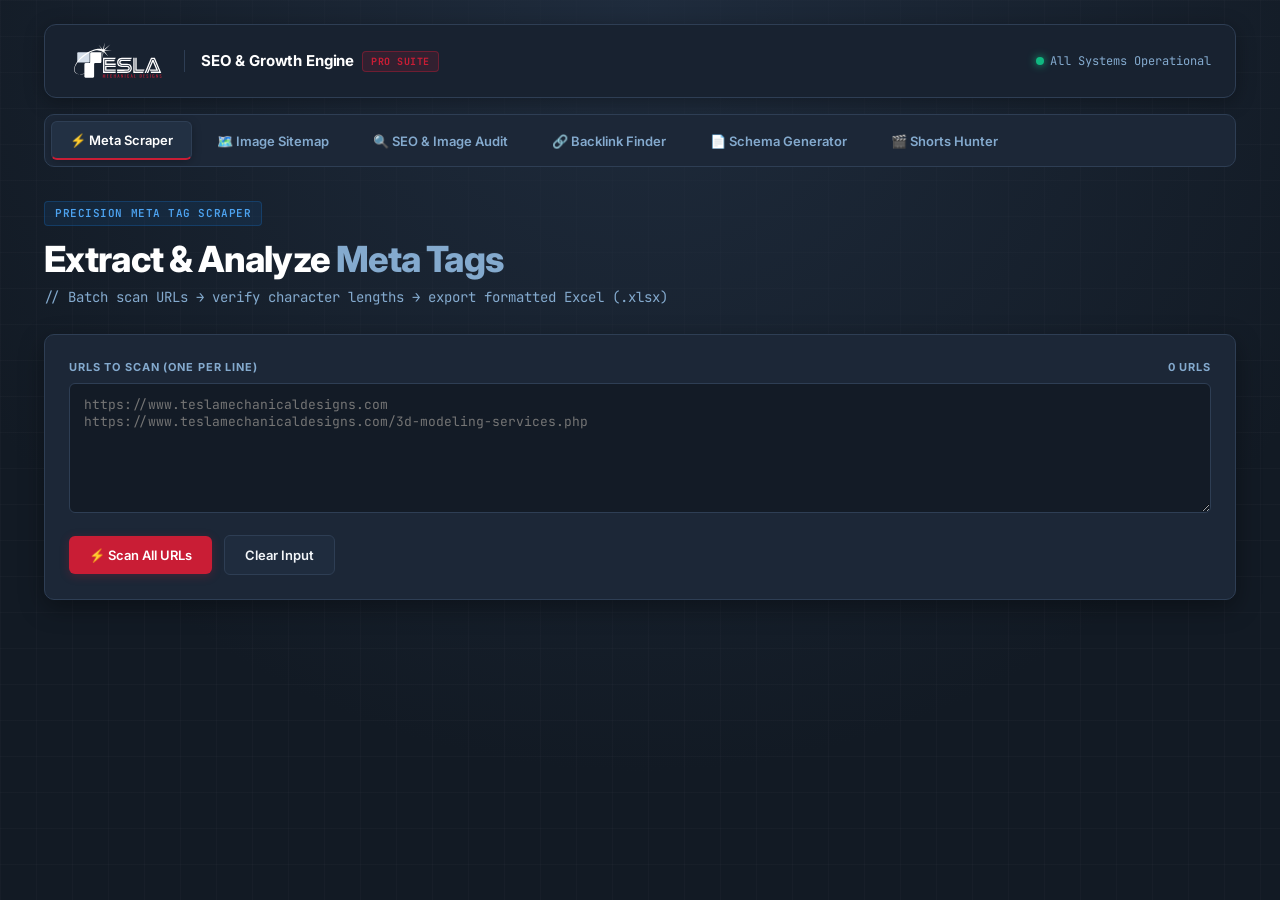
==== public/index.html @ e8cb94e1 "Add Excel audit export, anchor link SEO audit, enhanced sitemap crawler filters, and yt-dlp shorts i" ====
<!DOCTYPE html>
<html lang="en">
<head>
    <meta charset="UTF-8">
    <meta name="viewport" content="width=device-width, initial-scale=1.0">
    <title>SEO & Web Growth Suite — Tesla Mechanical Designs</title>
    <meta name="description" content="Precision engineering SEO tools suite: Meta Tag Scraper, Google Image Sitemap Generator, Deep Image & Page Auditor, Backlink Finder, Schema.org Generator, and Shorts Hunter.">
    <link rel="icon" href="data:image/svg+xml,<svg xmlns=%22http://www.w3.org/2000/svg%22 viewBox=%220 0 100 100%22><text y=%22.9em%22 font-size=%2290%22>⚡</text></svg>">
    <link rel="stylesheet" href="style.css">
</head>
<body>

    <main class="app-container">
        <!-- ======================================================== -->
        <!-- TOP BRAND HEADER (TESLA MECHANICAL DESIGNS) -->
        <!-- ======================================================== -->
        <header class="top-brand-header">
            <div class="brand-logo-lockup">
                <img src="tesla-logo.svg" alt="Tesla Mechanical Designs" class="brand-logo-img">
                <div class="brand-suite-tag">
                    <span class="brand-suite-title">SEO & Growth Engine</span>
                    <span class="brand-badge-pro">PRO SUITE</span>
                </div>
            </div>
            <div class="header-meta-actions">
                <div class="system-status">
                    <span class="system-status-dot"></span>
                    <span>All Systems Operational</span>
                </div>
            </div>
        </header>

        <!-- ======================================================== -->
        <!-- HORIZONTAL TOOL NAVIGATION TABS -->
        <!-- ======================================================== -->
        <nav class="nav-tabs-wrapper">
            <div class="nav-tabs">
                <button class="tab-btn active" data-tab="meta">⚡ Meta Scraper</button>
                <button class="tab-btn" data-tab="sitemap">🗺️ Image Sitemap</button>
                <button class="tab-btn" data-tab="audit">🔍 SEO & Image Audit</button>
                <button class="tab-btn" data-tab="backlinks">🔗 Backlink Finder</button>
                <button class="tab-btn" data-tab="schema">📄 Schema Generator</button>
                <button class="tab-btn" data-tab="shorts">🎬 Shorts Hunter</button>
            </div>
        </nav>

        <!-- ======================================================== -->
        <!-- 1. TAB: META TAG SCRAPER -->
        <!-- ======================================================== -->
        <section id="panel-meta" class="tool-panel">
            <div class="tool-header">
                <div class="badge-discipline">Precision Meta Tag Scraper</div>
                <h1>Extract & Analyze <span>Meta Tags</span></h1>
                <p class="tool-subtitle">// Batch scan URLs → verify character lengths → export formatted Excel (.xlsx)</p>
            </div>

            <div class="card">
                <div class="meta-label">
                    <span>URLs to scan (one per line)</span>
                    <span id="meta-url-count">0 URLs</span>
                </div>
                <textarea id="meta-url-input" placeholder="https://www.teslamechanicaldesigns.com&#10;https://www.teslamechanicaldesigns.com/3d-modeling-services.php"></textarea>
                
                <div class="button-group">
                    <button id="meta-scan-btn" class="btn primary">⚡ Scan All URLs</button>
                    <button id="meta-clear-btn" class="btn secondary">Clear Input</button>
                </div>
                <div id="meta-status" class="status-text hidden"></div>
            </div>

            <div id="meta-results-container" class="hidden">
                <div class="results-header">
                    <div id="meta-results-title" class="results-title">Scanned 0 Pages</div>
                    <button id="meta-export-btn" class="btn download">↓ Export Excel (.xlsx)</button>
                </div>
                <div id="meta-results-list"></div>
            </div>
        </section>

        <!-- ======================================================== -->
        <!-- 2. TAB: IMAGE SITEMAP GENERATOR -->
        <!-- ======================================================== -->
        <section id="panel-sitemap" class="tool-panel hidden">
            <div class="tool-header">
                <div class="badge-discipline">Google Image Sitemap Crawler</div>
                <h1>Generate <span>Image Sitemap</span></h1>
                <p class="tool-subtitle">// Crawl internal pages → extract WebP, images & alt text → export Google XML & CSV</p>
            </div>

            <div class="card">
                <div class="input-row">
                    <div class="input-col" style="flex: 2.5;">
                        <div class="meta-label">Starting Domain or Page URL</div>
                        <input type="text" id="sitemap-url-input" placeholder="https://www.teslamechanicaldesigns.com" />
                    </div>
                    <div class="input-col" style="flex: 1;">
                        <div class="meta-label">Max Pages</div>
                        <input type="number" id="sitemap-max-pages" min="1" max="25" value="10" />
                    </div>
                </div>

                <div class="input-row" style="margin-top: 10px; gap: 24px; align-items: center;">
                    <label style="font-size: 13px; font-family: var(--font-mono); color: var(--brand-sky); display: flex; align-items: center; gap: 8px; cursor: pointer;">
                        <input type="checkbox" id="sitemap-webp-only" style="width: auto; cursor: pointer;">
                        <span>Only include .webp format images</span>
                    </label>
                    <label style="font-size: 13px; font-family: var(--font-mono); color: var(--brand-sky); display: flex; align-items: center; gap: 8px; cursor: pointer;">
                        <input type="checkbox" id="sitemap-exclude-common" checked style="width: auto; cursor: pointer;">
                        <span>Exclude common logos/headers (>50% recurrence)</span>
                    </label>
                </div>

                <div class="button-group" style="margin-top: 16px;">
                    <button id="sitemap-crawl-btn" class="btn primary">🗺️ Start Sitemap Crawl</button>
                    <button id="sitemap-clear-btn" class="btn secondary">Clear</button>
                </div>
                <div id="sitemap-status" class="status-text hidden"></div>
            </div>

            <div id="sitemap-results-container" class="hidden">
                <div class="results-header">
                    <div id="sitemap-results-title" class="results-title">Discovered 0 images</div>
                    <div class="button-group">
                        <button id="sitemap-copy-xml-btn" class="btn secondary">Copy XML</button>
                        <button id="sitemap-download-xml-btn" class="btn download">↓ Download XML</button>
                        <button id="sitemap-download-csv-btn" class="btn download">↓ Download CSV</button>
                    </div>
                </div>

                <div class="meta-label">Google Image Sitemap (Standard XML Format)</div>
                <div id="sitemap-xml-preview" class="code-preview"></div>

                <div class="table-container" style="margin-top: 20px;">
                    <table>
                        <thead>
                            <tr>
                                <th>Page URL</th>
                                <th>Image URL</th>
                                <th>Alt Text</th>
                                <th>Title</th>
                                <th>Format</th>
                            </tr>
                        </thead>
                        <tbody id="sitemap-table-body"></tbody>
                    </table>
                </div>
            </div>
        </section>

        <!-- ======================================================== -->
        <!-- 3. TAB: DEEP SEO & IMAGE AUDITOR -->
        <!-- ======================================================== -->
        <section id="panel-audit" class="tool-panel hidden">
            <div class="tool-header">
                <div class="badge-discipline">Core Diagnostics & Performance</div>
                <h1>Perform <span>Deep SEO & Image Audit</span></h1>
                <p class="tool-subtitle">// Image alt tags, dimensions (CLS), formats, loading attributes & anchor link title validations</p>
            </div>

            <div class="card">
                <div class="meta-label">Page URL to Audit</div>
                <div class="input-row">
                    <input type="text" id="audit-url-input" placeholder="https://www.teslamechanicaldesigns.com" style="flex: 1;" />
                    <button id="audit-btn" class="btn primary">🔍 Run Diagnostics</button>
                </div>
                <div id="audit-status" class="status-text hidden"></div>
            </div>

            <div id="audit-results-container" class="hidden">
                <!-- Health Score & Metrics -->
                <div class="stat-grid">
                    <div class="stat-card">
                        <div class="stat-label">Health Score</div>
                        <div id="audit-score" class="stat-value ok">--</div>
                    </div>
                    <div class="stat-card">
                        <div class="stat-label">Total Images</div>
                        <div id="audit-total-imgs" class="stat-value">0</div>
                    </div>
                    <div class="stat-card">
                        <div class="stat-label">Missing Alt Tags</div>
                        <div id="audit-missing-alt" class="stat-value warn">0</div>
                    </div>
                    <div class="stat-card">
                        <div class="stat-label">Missing Dimensions (CLS)</div>
                        <div id="audit-missing-dims" class="stat-value bad">0</div>
                    </div>
                </div>

                <div class="card">
                    <div class="meta-label">Page Structure & Meta Validation</div>
                    <div style="font-family: var(--font-mono); font-size: 13px; line-height: 1.8;">
                        <div><strong>Title Tag:</strong> <span id="audit-title"></span> <span id="audit-title-pill"></span></div>
                        <div style="margin-top: 6px;"><strong>Meta Description:</strong> <span id="audit-desc"></span> <span id="audit-desc-pill"></span></div>
                        <div style="margin-top: 6px;"><strong>H1 Tag:</strong> <span id="audit-h1"></span></div>
                        <div style="margin-top: 6px;"><strong>Canonical:</strong> <span id="audit-canonical"></span></div>
                    </div>
                </div>

                <!-- Sub View Switcher (Image Audit vs Anchor Links Audit) -->
                <div class="results-header" style="margin-top: 24px;">
                    <div class="button-group">
                        <button id="view-images-btn" class="btn secondary" style="background:var(--brand-navy-core); border-color:var(--brand-ice-blue);">🖼️ Image Audit (<span id="audit-img-count">0</span>)</button>
                        <button id="view-anchors-btn" class="btn secondary">🔗 Anchor Links Audit (<span id="audit-link-count">0</span>)</button>
                    </div>
                    <!-- Excel Download Button -->
                    <button id="audit-export-btn" class="btn download">↓ Export Detailed Audit (.xlsx)</button>
                </div>

                <!-- 1. Table for Images -->
                <div id="audit-images-section" class="table-container">
                    <table>
                        <thead>
                            <tr>
                                <th>#</th>
                                <th>Image URL</th>
                                <th>Alt Text</th>
                                <th>Title Tag</th>
                                <th>Dimensions</th>
                                <th>Format</th>
                                <th>Loading</th>
                                <th>Status</th>
                            </tr>
                        </thead>
                        <tbody id="audit-images-table"></tbody>
                    </table>
                </div>

                <!-- 2. Table for Anchors -->
                <div id="audit-anchors-section" class="table-container hidden">
                    <table>
                        <thead>
                            <tr>
                                <th>Destination URL</th>
                                <th>Anchor Text</th>
                                <th>Title Attribute</th>
                                <th>Status</th>
                                <th>SEO Issue Details</th>
                            </tr>
                        </thead>
                        <tbody id="audit-anchors-table"></tbody>
                    </table>
                </div>
            </div>
        </section>

        <!-- ======================================================== -->
        <!-- 4. TAB: BACKLINK OPPORTUNITY FINDER -->
        <!-- ======================================================== -->
        <section id="panel-backlinks" class="tool-panel hidden">
            <div class="tool-header">
                <div class="badge-discipline">Authority & Outreach Engine</div>
                <h1>Discover <span>Backlink Opportunities</span></h1>
                <p class="tool-subtitle">// Targeted search footprint matrix & live query generators for high-intent links</p>
            </div>

            <div class="card">
                <div class="input-row">
                    <div class="input-col" style="flex: 2;">
                        <div class="meta-label">Target Industry / Keyword</div>
                        <input type="text" id="backlink-kw" placeholder="e.g. sheet metal design, mechanical engineering, CAD" />
                    </div>
                    <div class="input-col" style="flex: 1.5;">
                        <div class="meta-label">Category</div>
                        <select id="backlink-cat">
                            <option value="guest_blogs">Guest Blogs ("Write for Us")</option>
                            <option value="business_listings">Business Listings & Directories</option>
                            <option value="classifieds">Free Classifieds</option>
                            <option value="pdf_sharing">PPT / PDF Document Sharing</option>
                            <option value="communities">Engineering Forums & Communities</option>
                        </select>
                    </div>
                    <div class="input-col" style="flex: 1;">
                        <div class="meta-label">Country Filter</div>
                        <select id="backlink-country">
                            <option value="">Global (No Filter)</option>
                            <option value="USA">USA</option>
                            <option value="UK">UK</option>
                            <option value="India">India</option>
                            <option value="Canada">Canada</option>
                            <option value="Australia">Australia</option>
                        </select>
                    </div>
                </div>

                <div class="button-group">
                    <button id="backlink-btn" class="btn primary">🔗 Generate Footprints</button>
                    <button id="backlink-clear-btn" class="btn secondary">Clear</button>
                </div>
                <div id="backlink-status" class="status-text hidden"></div>
            </div>

            <div id="backlink-results-container" class="hidden">
                <div class="results-header">
                    <div class="results-title">Generated Search Footprints (Click to Query)</div>
                </div>
                <div id="backlink-footprints-list"></div>

                <div class="results-header" style="margin-top: 24px;">
                    <div class="results-title">Live Discovered Candidates</div>
                </div>
                <div id="backlink-live-list"></div>
            </div>
        </section>

        <!-- ======================================================== -->
        <!-- 5. TAB: SCHEMA & JSON-LD GENERATOR -->
        <!-- ======================================================== -->
        <section id="panel-schema" class="tool-panel hidden">
            <div class="tool-header">
                <div class="badge-discipline">Structured Data & SERP Rich Snippets</div>
                <h1>Generate <span>Schema.org JSON-LD</span></h1>
                <p class="tool-subtitle">// Create validated Article and WebPage structured markup for enhanced Google SERP visibility</p>
            </div>

            <div class="card">
                <div class="input-row">
                    <div class="input-col" style="flex: 1;">
                        <div class="meta-label">Schema Type</div>
                        <select id="schema-type">
                            <option value="Article">Article / Technical Publication</option>
                            <option value="WebPage">Standard WebPage</option>
                        </select>
                    </div>
                    <div class="input-col" style="flex: 2;">
                        <div class="meta-label">Headline / Title</div>
                        <input type="text" id="schema-headline" placeholder="e.g. Precision Sheet Metal Fabrication and Bend Tolerances" />
                    </div>
                </div>

                <div class="meta-label">Excerpt / Summary Description</div>
                <textarea id="schema-desc" style="height: 80px;" placeholder="Comprehensive engineering overview of tolerance considerations in sheet metal manufacturing..."></textarea>

                <div class="input-row">
                    <div class="input-col">
                        <div class="meta-label">Author Name</div>
                        <input type="text" id="schema-author" placeholder="Tesla Mechanical Designs" />
                    </div>
                    <div class="input-col">
                        <div class="meta-label">Page Canonical URL</div>
                        <input type="text" id="schema-page-url" placeholder="https://www.teslamechanicaldesigns.com/services.php" />
                    </div>
                    <div class="input-col">
                        <div class="meta-label">Feature Image URL</div>
                        <input type="text" id="schema-image-url" placeholder="https://www.teslamechanicaldesigns.com/images/hero.webp" />
                    </div>
                </div>

                <div class="button-group">
                    <button id="schema-gen-btn" class="btn primary">📄 Generate JSON-LD Code</button>
                    <button id="schema-clear-btn" class="btn secondary">Reset Form</button>
                </div>
            </div>

            <div id="schema-results-container" class="hidden">
                <div class="results-header">
                    <div class="results-title">Validated Google JSON-LD Code</div>
                    <button id="schema-copy-btn" class="btn download">Copy Code to Clipboard</button>
                </div>
                <div id="schema-code-preview" class="code-preview"></div>
            </div>
        </section>

        <!-- ======================================================== -->
        <!-- 6. TAB: YOUTUBE SHORTS HUNTER -->
        <!-- ======================================================== -->
        <section id="panel-shorts" class="tool-panel hidden">
            <div class="tool-header">
                <div class="badge-discipline">Viral Content Intelligence</div>
                <h1>Find <span>Trending Shorts</span></h1>
                <p class="tool-subtitle">// Discover high-performing competitor videos, view metrics, and topics in your sector</p>
            </div>

            <div class="card">
                <div class="input-row">
                    <div class="input-col" style="flex: 3;">
                        <div class="meta-label">Topic or Engineering Sector</div>
                        <input type="text" id="shorts-query" placeholder="e.g. Mechanical engineering product design, CNC manufacturing" />
                    </div>
                    <div class="input-col" style="flex: 1;">
                        <div class="meta-label">Max Results</div>
                        <input type="number" id="shorts-max" value="10" min="5" max="20" />
                    </div>
                </div>

                <div class="button-group">
                    <button id="shorts-btn" class="btn primary">🎬 Hunt Shorts</button>
                    <button id="shorts-clear-btn" class="btn secondary">Clear</button>
                </div>
                <div id="shorts-status" class="status-text hidden"></div>
            </div>

            <div id="shorts-results-container" class="hidden">
                <div class="results-header">
                    <div id="shorts-results-title" class="results-title">Discovered 0 Shorts</div>
                    <button id="shorts-export-csv-btn" class="btn download">↓ Export CSV</button>
                </div>

                <div class="table-container">
                    <table>
                        <thead>
                            <tr>
                                <th>#</th>
                                <th>Title</th>
                                <th>Channel</th>
                                <th>Views</th>
                                <th>Duration</th>
                                <th>Action</th>
                            </tr>
                        </thead>
                        <tbody id="shorts-table-body"></tbody>
                    </table>
                </div>
            </div>
        </section>

    </main>

    <script src="app.js" defer></script>
</body>
</html>
---- public/style.css ----
@import url('https://fonts.googleapis.com/css2?family=Inter:wght@400;500;600;700;800;900&family=JetBrains+Mono:wght@400;500&display=swap');

/* ========================================================
   TESLA MECHANICAL DESIGNS — BRAND DESIGN SYSTEM
   Colors sampled directly from Official Brand Kit:
   - Graphite Navy (Core): #223043
   - Signal Red (Core):    #C91D35
   - Ice Blue (Tint):      #D6E0EB
   - Mist (Support):       #F3F6F9
   - Paper White:          #FFFFFF
   - Cobalt (Extended):    #155FA6
   - Sky (Extended):       #84AACE
   ======================================================== */

:root {
    --brand-navy-deep: #121a24;
    --brand-navy-main: #182230;
    --brand-navy-core: #223043;
    --brand-navy-card: #1c2737;
    --brand-navy-input: #131b26;
    --brand-navy-border: #2e3e54;
    --brand-navy-border-focus: #155FA6;

    --brand-red-core: #C91D35;
    --brand-red-hover: #e0243e;
    --brand-red-glow: rgba(201, 29, 53, 0.25);

    --brand-cobalt: #155FA6;
    --brand-cobalt-hover: #1c73c5;
    --brand-sky: #84AACE;
    --brand-ice-blue: #D6E0EB;
    --brand-mist: #F3F6F9;
    --brand-white: #FFFFFF;

    --status-ok: #10b981;
    --status-ok-bg: rgba(16, 185, 129, 0.12);
    --status-warn: #f59e0b;
    --status-warn-bg: rgba(245, 158, 11, 0.12);
    --status-bad: #C91D35;
    --status-bad-bg: rgba(201, 29, 53, 0.12);

    --font-sans: 'Inter', -apple-system, BlinkMacSystemFont, 'Segoe UI', Roboto, sans-serif;
    --font-mono: 'JetBrains Mono', 'DM Mono', monospace;
}

* {
    box-sizing: border-box;
    margin: 0;
    padding: 0;
}

body {
    font-family: var(--font-sans);
    background-color: var(--brand-navy-deep);
    color: var(--brand-mist);
    background-image:
        radial-gradient(circle at 50% 0%, rgba(34, 48, 67, 0.8) 0%, transparent 70%),
        linear-gradient(rgba(214, 224, 235, 0.025) 1px, transparent 1px),
        linear-gradient(90deg, rgba(214, 224, 235, 0.025) 1px, transparent 1px);
    background-size: 100% 100%, 36px 36px, 36px 36px;
    min-height: 100vh;
    padding: 0;
    line-height: 1.5;
    -webkit-font-smoothing: antialiased;
}

/* Master Container */
.app-container {
    max-width: 1240px;
    margin: 0 auto;
    padding: 24px 24px 80px 24px;
}

/* ========================================================
   TOP BRAND HEADER
   ======================================================== */
.top-brand-header {
    display: flex;
    justify-content: space-between;
    align-items: center;
    padding: 16px 24px;
    background: var(--brand-navy-main);
    border: 1px solid var(--brand-navy-border);
    border-radius: 12px;
    margin-bottom: 16px;
    box-shadow: 0 4px 20px rgba(0, 0, 0, 0.3);
}

.brand-logo-lockup {
    display: flex;
    align-items: center;
    gap: 16px;
    text-decoration: none;
}

.brand-logo-img {
    height: 40px;
    width: auto;
    display: block;
}

.brand-suite-tag {
    display: flex;
    align-items: center;
    gap: 8px;
    border-left: 1px solid var(--brand-navy-border);
    padding-left: 16px;
}

.brand-suite-title {
    font-weight: 700;
    font-size: 15px;
    color: var(--brand-white);
    letter-spacing: -0.01em;
}

.brand-badge-pro {
    background: rgba(201, 29, 53, 0.15);
    border: 1px solid rgba(201, 29, 53, 0.4);
    color: var(--brand-red-core);
    padding: 2px 8px;
    font-size: 10px;
    font-weight: 700;
    border-radius: 4px;
    letter-spacing: 0.05em;
    font-family: var(--font-mono);
}

.header-meta-actions {
    display: flex;
    align-items: center;
    gap: 14px;
}

.system-status {
    display: flex;
    align-items: center;
    gap: 6px;
    font-size: 12px;
    font-family: var(--font-mono);
    color: var(--brand-sky);
}

.system-status-dot {
    width: 8px;
    height: 8px;
    background: var(--status-ok);
    border-radius: 50%;
    box-shadow: 0 0 8px var(--status-ok);
}

/* ========================================================
   NAVIGATION TABS BAR
   ======================================================== */
.nav-tabs-wrapper {
    background: var(--brand-navy-card);
    border: 1px solid var(--brand-navy-border);
    border-radius: 10px;
    padding: 6px;
    margin-bottom: 32px;
    overflow-x: auto;
    scrollbar-width: thin;
}

.nav-tabs-wrapper::-webkit-scrollbar {
    height: 4px;
}
.nav-tabs-wrapper::-webkit-scrollbar-thumb {
    background: var(--brand-navy-border);
    border-radius: 2px;
}

.nav-tabs {
    display: flex;
    gap: 6px;
    min-width: max-content;
}

.tab-btn {
    background: transparent;
    color: var(--brand-sky);
    border: 1px solid transparent;
    padding: 10px 18px;
    border-radius: 6px;
    font-family: var(--font-sans);
    font-size: 13px;
    font-weight: 600;
    cursor: pointer;
    white-space: nowrap;
    transition: all 0.2s cubic-bezier(0.16, 1, 0.3, 1);
    display: flex;
    align-items: center;
    gap: 8px;
}

.tab-btn:hover {
    color: var(--brand-white);
    background: rgba(214, 224, 235, 0.06);
}

.tab-btn.active {
    color: var(--brand-white);
    background: var(--brand-navy-core);
    border-color: var(--brand-navy-border);
    border-bottom: 2px solid var(--brand-red-core);
    box-shadow: 0 2px 10px rgba(0, 0, 0, 0.25);
}

/* ========================================================
   HERO & TOOL HEADER
   ======================================================== */
.tool-header {
    margin-bottom: 26px;
}

.badge-discipline {
    display: inline-flex;
    align-items: center;
    gap: 6px;
    background: rgba(21, 95, 166, 0.15);
    border: 1px solid rgba(21, 95, 166, 0.4);
    border-radius: 4px;
    padding: 3px 10px;
    font-family: var(--font-mono);
    font-size: 11px;
    font-weight: 600;
    color: #4da3f0;
    letter-spacing: 0.05em;
    text-transform: uppercase;
    margin-bottom: 12px;
}

h1 {
    font-size: clamp(26px, 3.5vw, 36px);
    font-weight: 800;
    line-height: 1.2;
    letter-spacing: -0.025em;
    color: var(--brand-white);
    margin: 0;
}

h1 span {
    color: var(--brand-sky);
    font-weight: 800;
}

.tool-subtitle {
    color: var(--brand-sky);
    font-size: 14px;
    margin-top: 6px;
    font-family: var(--font-mono);
    font-weight: 400;
}

/* ========================================================
   CARDS & FORMS (ENGINEERING PRECISION)
   ======================================================== */
.card {
    background: var(--brand-navy-card);
    border: 1px solid var(--brand-navy-border);
    border-radius: 10px;
    padding: 24px;
    margin-bottom: 24px;
    box-shadow: 0 8px 24px rgba(0, 0, 0, 0.35);
}

.meta-label {
    font-size: 11px;
    font-weight: 700;
    letter-spacing: 0.08em;
    text-transform: uppercase;
    color: var(--brand-sky);
    margin-bottom: 8px;
    display: flex;
    justify-content: space-between;
}

.input-row {
    display: flex;
    gap: 14px;
    margin-bottom: 16px;
    flex-wrap: wrap;
}

.input-col {
    flex: 1;
    min-width: 220px;
}

input[type="text"],
input[type="number"],
input[type="date"],
select,
textarea {
    width: 100%;
    background: var(--brand-navy-input);
    border: 1px solid var(--brand-navy-border);
    color: var(--brand-mist);
    font-family: var(--font-mono);
    font-size: 13px;
    border-radius: 6px;
    padding: 12px 14px;
    outline: none;
    transition: all 0.2s;
}

input:focus,
select:focus,
textarea:focus {
    border-color: var(--brand-cobalt);
    box-shadow: 0 0 0 1px var(--brand-cobalt);
    background: #101720;
}

textarea {
    height: 130px;
    resize: vertical;
    margin-bottom: 16px;
}

/* ========================================================
   BUTTONS (SIGNAL RED & COBALT)
   ======================================================== */
.button-group {
    display: flex;
    gap: 12px;
    align-items: center;
    flex-wrap: wrap;
}

.btn {
    border: none;
    border-radius: 6px;
    padding: 11px 20px;
    font-family: var(--font-sans);
    font-size: 13px;
    font-weight: 600;
    cursor: pointer;
    transition: all 0.2s cubic-bezier(0.16, 1, 0.3, 1);
    display: inline-flex;
    align-items: center;
    justify-content: center;
    gap: 8px;
    text-decoration: none;
}

/* Primary Signal Red */
.btn.primary {
    background: var(--brand-red-core);
    color: var(--brand-white);
    box-shadow: 0 2px 10px var(--brand-red-glow);
}

.btn.primary:hover:not(:disabled) {
    background: var(--brand-red-hover);
    transform: translateY(-1px);
    box-shadow: 0 4px 14px rgba(201, 29, 53, 0.45);
}

/* Secondary Navy Outline */
.btn.secondary {
    background: rgba(34, 48, 67, 0.6);
    color: var(--brand-mist);
    border: 1px solid var(--brand-navy-border);
}

.btn.secondary:hover {
    color: var(--brand-white);
    background: var(--brand-navy-core);
    border-color: var(--brand-ice-blue);
}

/* Cobalt Download / Action */
.btn.download {
    background: var(--brand-cobalt);
    color: var(--brand-white);
    box-shadow: 0 2px 10px rgba(21, 95, 166, 0.3);
}

.btn.download:hover {
    background: var(--brand-cobalt-hover);
}

.btn:disabled {
    opacity: 0.5;
    cursor: not-allowed;
    transform: none !important;
}

/* Status Loading */
.status-text {
    margin-top: 14px;
    font-family: var(--font-mono);
    font-size: 12px;
    color: var(--brand-sky);
    display: flex;
    align-items: center;
    gap: 10px;
}

.spinner {
    width: 15px;
    height: 15px;
    border: 2px solid var(--brand-navy-border);
    border-top-color: var(--brand-red-core);
    border-radius: 50%;
    animation: spin 0.8s linear infinite;
    display: inline-block;
}

@keyframes spin {
    to { transform: rotate(360deg); }
}

/* ========================================================
   RESULTS & STATS
   ======================================================== */
.results-header {
    display: flex;
    justify-content: space-between;
    align-items: center;
    margin-bottom: 16px;
    flex-wrap: wrap;
    gap: 12px;
}

.results-title {
    font-size: 17px;
    font-weight: 700;
    color: var(--brand-white);
}

/* Stat Metrics Grid */
.stat-grid {
    display: grid;
    grid-template-columns: repeat(auto-fit, minmax(180px, 1fr));
    gap: 14px;
    margin-bottom: 22px;
}

.stat-card {
    background: var(--brand-navy-card);
    border: 1px solid var(--brand-navy-border);
    border-radius: 8px;
    padding: 16px;
}

.stat-label {
    font-family: var(--font-mono);
    font-size: 11px;
    color: var(--brand-sky);
    text-transform: uppercase;
    font-weight: 600;
}

.stat-value {
    font-size: 26px;
    font-weight: 800;
    margin-top: 4px;
    color: var(--brand-white);
    font-family: var(--font-mono);
}

.stat-value.ok { color: var(--status-ok); }
.stat-value.warn { color: var(--status-warn); }
.stat-value.bad { color: var(--brand-red-core); }

/* Result Item Cards */
.result-card {
    background: var(--brand-navy-card);
    border: 1px solid var(--brand-navy-border);
    border-radius: 8px;
    padding: 18px;
    margin-bottom: 14px;
    font-size: 13px;
    transition: all 0.2s;
}

.result-card:hover {
    border-color: var(--brand-sky);
    box-shadow: 0 4px 16px rgba(0, 0, 0, 0.25);
}

.result-url {
    font-family: var(--font-mono);
    font-size: 12px;
    color: #4da3f0;
    margin-bottom: 10px;
    word-break: break-all;
    display: block;
    text-decoration: none;
    font-weight: 500;
}

.result-url:hover {
    text-decoration: underline;
}

.result-field {
    margin-bottom: 10px;
}

.field-label {
    font-family: var(--font-mono);
    font-size: 11px;
    color: var(--brand-sky);
    text-transform: uppercase;
    margin-bottom: 3px;
    font-weight: 600;
}

.field-content {
    color: var(--brand-mist);
    line-height: 1.5;
}

/* Status Badges & Pills */
.pill {
    display: inline-block;
    padding: 2px 8px;
    border-radius: 4px;
    font-family: var(--font-mono);
    font-size: 11px;
    font-weight: 600;
    margin-left: 6px;
    vertical-align: middle;
}

.pill-ok {
    background: var(--status-ok-bg);
    color: var(--status-ok);
    border: 1px solid rgba(16, 185, 129, 0.3);
}

.pill-warn {
    background: var(--status-warn-bg);
    color: var(--status-warn);
    border: 1px solid rgba(245, 158, 11, 0.3);
}

.pill-bad {
    background: var(--status-bad-bg);
    color: var(--brand-red-core);
    border: 1px solid rgba(201, 29, 53, 0.3);
}

/* Code Preview Box */
.code-preview {
    background: var(--brand-navy-deep);
    border: 1px solid var(--brand-navy-border);
    border-radius: 8px;
    padding: 18px;
    font-family: var(--font-mono);
    font-size: 12px;
    color: var(--brand-ice-blue);
    overflow-x: auto;
    max-height: 380px;
    white-space: pre;
    line-height: 1.6;
}

/* Data Tables */
.table-container {
    overflow-x: auto;
    border: 1px solid var(--brand-navy-border);
    border-radius: 8px;
    margin-top: 14px;
    background: var(--brand-navy-card);
}

table {
    width: 100%;
    border-collapse: collapse;
    font-size: 12px;
    font-family: var(--font-mono);
}

th {
    background: var(--brand-navy-main);
    color: var(--brand-white);
    text-align: left;
    padding: 12px 16px;
    font-weight: 700;
    border-bottom: 2px solid var(--brand-navy-border);
    white-space: nowrap;
    text-transform: uppercase;
    font-size: 11px;
    letter-spacing: 0.05em;
}

td {
    padding: 12px 16px;
    border-bottom: 1px solid var(--brand-navy-border);
    color: var(--brand-mist);
    max-width: 320px;
    overflow: hidden;
    text-overflow: ellipsis;
    white-space: nowrap;
}

tr:nth-child(even) td {
    background: rgba(18, 26, 36, 0.4);
}

tr:hover td {
    background: rgba(21, 95, 166, 0.12);
}

/* Utility */
.hidden {
    display: none !important;
}

/* Responsive adjustments */
@media (max-width: 860px) {
    .top-brand-header {
        flex-direction: column;
        align-items: flex-start;
        gap: 14px;
    }
    .header-meta-actions {
        width: 100%;
        justify-content: space-between;
    }
}
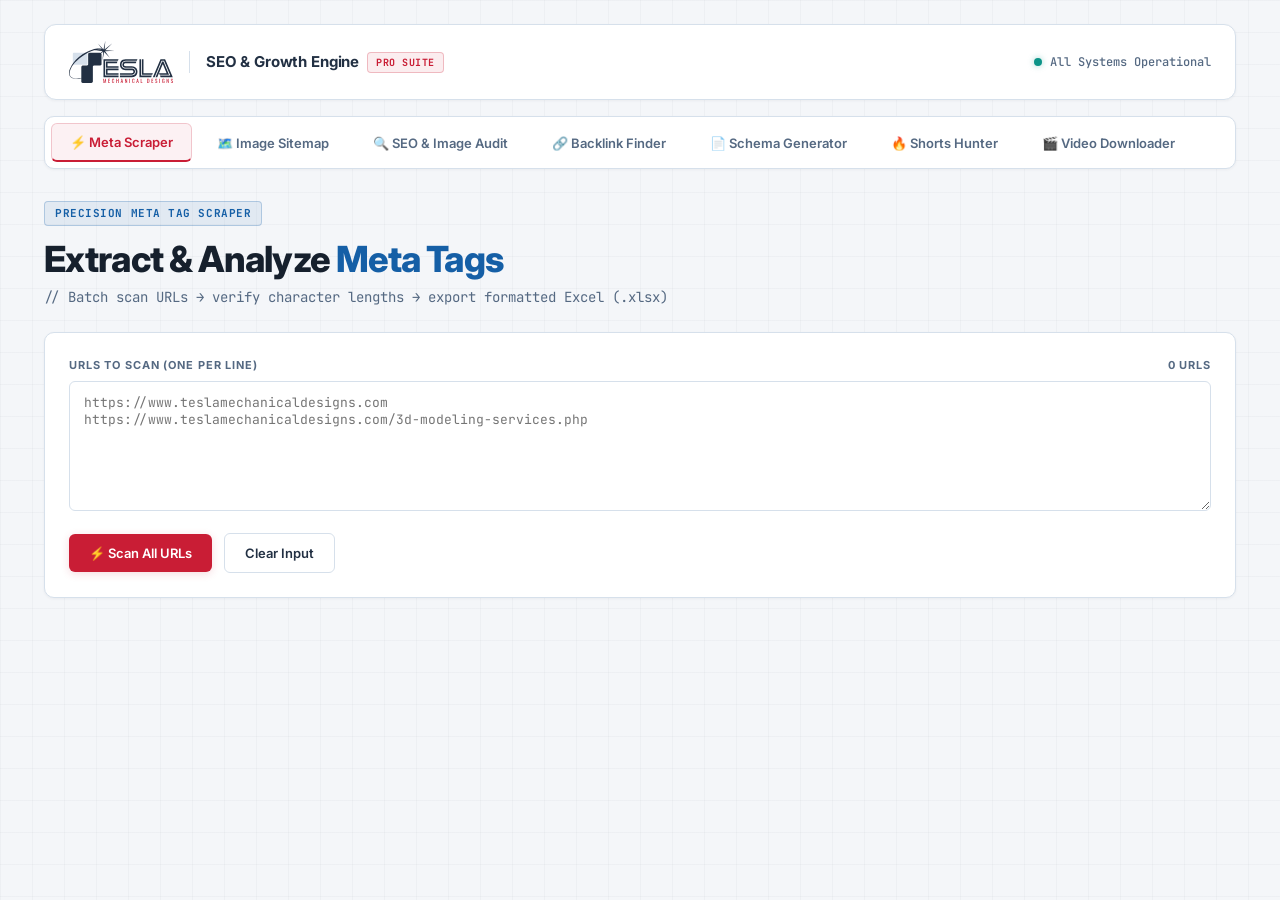
==== commit 5590483a: "Switch to clean white theme with Paper White/Mist background, dark Tesla logo, and add Universal Vid" ====
--- a/public/index.html
+++ b/public/index.html
@@ -4,7 +4,7 @@
     <meta charset="UTF-8">
     <meta name="viewport" content="width=device-width, initial-scale=1.0">
     <title>SEO & Web Growth Suite — Tesla Mechanical Designs</title>
-    <meta name="description" content="Precision engineering SEO tools suite: Meta Tag Scraper, Google Image Sitemap Generator, Deep Image & Page Auditor, Backlink Finder, Schema.org Generator, and Shorts Hunter.">
+    <meta name="description" content="Precision engineering SEO tools suite: Meta Tag Scraper, Google Image Sitemap Generator, Deep Image & Page Auditor, Backlink Finder, Schema.org Generator, Shorts Hunter, and Universal Video Downloader.">
     <link rel="icon" href="data:image/svg+xml,<svg xmlns=%22http://www.w3.org/2000/svg%22 viewBox=%220 0 100 100%22><text y=%22.9em%22 font-size=%2290%22>⚡</text></svg>">
     <link rel="stylesheet" href="style.css">
 </head>
@@ -12,7 +12,7 @@
 
     <main class="app-container">
         <!-- ======================================================== -->
-        <!-- TOP BRAND HEADER (TESLA MECHANICAL DESIGNS) -->
+        <!-- TOP BRAND HEADER (CLEAN WHITE ON GRAPHITE NAVY) -->
         <!-- ======================================================== -->
         <header class="top-brand-header">
             <div class="brand-logo-lockup">
@@ -40,7 +40,8 @@
                 <button class="tab-btn" data-tab="audit">🔍 SEO & Image Audit</button>
                 <button class="tab-btn" data-tab="backlinks">🔗 Backlink Finder</button>
                 <button class="tab-btn" data-tab="schema">📄 Schema Generator</button>
-                <button class="tab-btn" data-tab="shorts">🎬 Shorts Hunter</button>
+                <button class="tab-btn" data-tab="shorts">🔥 Shorts Hunter</button>
+                <button class="tab-btn" data-tab="video">🎬 Video Downloader</button>
             </div>
         </nav>
 
@@ -100,11 +101,11 @@
                 </div>
 
                 <div class="input-row" style="margin-top: 10px; gap: 24px; align-items: center;">
-                    <label style="font-size: 13px; font-family: var(--font-mono); color: var(--brand-sky); display: flex; align-items: center; gap: 8px; cursor: pointer;">
+                    <label style="font-size: 13px; font-family: var(--font-mono); color: var(--text-navy); display: flex; align-items: center; gap: 8px; cursor: pointer;">
                         <input type="checkbox" id="sitemap-webp-only" style="width: auto; cursor: pointer;">
                         <span>Only include .webp format images</span>
                     </label>
-                    <label style="font-size: 13px; font-family: var(--font-mono); color: var(--brand-sky); display: flex; align-items: center; gap: 8px; cursor: pointer;">
+                    <label style="font-size: 13px; font-family: var(--font-mono); color: var(--text-navy); display: flex; align-items: center; gap: 8px; cursor: pointer;">
                         <input type="checkbox" id="sitemap-exclude-common" checked style="width: auto; cursor: pointer;">
                         <span>Exclude common logos/headers (>50% recurrence)</span>
                     </label>
@@ -200,7 +201,7 @@
                 <!-- Sub View Switcher (Image Audit vs Anchor Links Audit) -->
                 <div class="results-header" style="margin-top: 24px;">
                     <div class="button-group">
-                        <button id="view-images-btn" class="btn secondary" style="background:var(--brand-navy-core); border-color:var(--brand-ice-blue);">🖼️ Image Audit (<span id="audit-img-count">0</span>)</button>
+                        <button id="view-images-btn" class="btn secondary" style="background:var(--bg-subtle); border-color:var(--brand-cobalt); color:var(--brand-cobalt); font-weight:700;">🖼️ Image Audit (<span id="audit-img-count">0</span>)</button>
                         <button id="view-anchors-btn" class="btn secondary">🔗 Anchor Links Audit (<span id="audit-link-count">0</span>)</button>
                     </div>
                     <!-- Excel Download Button -->
@@ -384,7 +385,7 @@
                 </div>
 
                 <div class="button-group">
-                    <button id="shorts-btn" class="btn primary">🎬 Hunt Shorts</button>
+                    <button id="shorts-btn" class="btn primary">🔥 Hunt Shorts</button>
                     <button id="shorts-clear-btn" class="btn secondary">Clear</button>
                 </div>
                 <div id="shorts-status" class="status-text hidden"></div>
@@ -414,6 +415,45 @@
             </div>
         </section>
 
+        <!-- ======================================================== -->
+        <!-- 7. TAB: UNIVERSAL VIDEO DOWNLOADER (FROM UNIVERSAL_DOWNLOADER.PY) -->
+        <!-- ======================================================== -->
+        <section id="panel-video" class="tool-panel hidden">
+            <div class="tool-header">
+                <div class="badge-discipline">Universal Media Engine</div>
+                <h1>Universal <span>Video Downloader</span></h1>
+                <p class="tool-subtitle">// Download & inspect videos from YouTube, Instagram Reels, TikTok, Twitter/X, and 1000+ sites</p>
+            </div>
+
+            <div class="card">
+                <div class="meta-label">Video or Reel URL</div>
+                <div class="input-row">
+                    <input type="text" id="video-url-input" placeholder="https://www.youtube.com/watch?v=... or https://www.instagram.com/reel/..." style="flex: 1;" />
+                    <button id="video-fetch-btn" class="btn primary">🎬 Fetch Video Info</button>
+                </div>
+                <div id="video-status" class="status-text hidden"></div>
+            </div>
+
+            <div id="video-results-container" class="hidden">
+                <div class="video-preview-card">
+                    <img id="video-thumb-img" src="" alt="Thumbnail" class="video-thumb">
+                    <div class="video-meta-col">
+                        <h2 id="video-title" style="font-size: 18px; font-weight: 700; color: var(--text-navy-deep); margin-bottom: 8px;"></h2>
+                        <div style="font-family: var(--font-mono); font-size: 13px; color: var(--text-muted); line-height: 1.8;">
+                            <div><strong>Creator / Channel:</strong> <span id="video-channel"></span></div>
+                            <div><strong>Duration:</strong> <span id="video-duration"></span></div>
+                            <div><strong>Source:</strong> <a id="video-source-link" href="" target="_blank" style="color: var(--brand-cobalt);">Open Original ↗</a></div>
+                        </div>
+
+                        <div style="margin-top: 16px;">
+                            <div class="meta-label">Available Stream Formats</div>
+                            <div id="video-formats-list" class="button-group" style="margin-top: 6px;"></div>
+                        </div>
+                    </div>
+                </div>
+            </div>
+        </section>
+
     </main>
 
     <script src="app.js" defer></script>
--- a/public/style.css
+++ b/public/style.css
@@ -1,46 +1,52 @@
-@import url('https://fonts.googleapis.com/css2?family=Inter:wght@400;500;600;700;800;900&family=JetBrains+Mono:wght@400;500&display=swap');
+@import url('https://fonts.googleapis.com/css2?family=Inter:wght@400;500;600;700;800;900&family=JetBrains+Mono:wght@400;500;600&display=swap');
 
 /* ========================================================
-   TESLA MECHANICAL DESIGNS — BRAND DESIGN SYSTEM
+   TESLA MECHANICAL DESIGNS — LIGHT BRAND SYSTEM
    Colors sampled directly from Official Brand Kit:
-   - Graphite Navy (Core): #223043
-   - Signal Red (Core):    #C91D35
-   - Ice Blue (Tint):      #D6E0EB
-   - Mist (Support):       #F3F6F9
-   - Paper White:          #FFFFFF
-   - Cobalt (Extended):    #155FA6
-   - Sky (Extended):       #84AACE
+   - Primary Surface: Paper White #FFFFFF & Mist #F3F6F9
+   - Text & Headings: Graphite Navy (Core) #223043
+   - Accent Primary:  Signal Red (Core) #C91D35
+   - Accent Extended: Cobalt #155FA6
+   - Tint & Borders:  Ice Blue #D6E0EB & Slate #E2E8F0
+   - Sky Support:     #84AACE
    ======================================================== */
 
 :root {
-    --brand-navy-deep: #121a24;
-    --brand-navy-main: #182230;
-    --brand-navy-core: #223043;
-    --brand-navy-card: #1c2737;
-    --brand-navy-input: #131b26;
-    --brand-navy-border: #2e3e54;
-    --brand-navy-border-focus: #155FA6;
-
-    --brand-red-core: #C91D35;
-    --brand-red-hover: #e0243e;
-    --brand-red-glow: rgba(201, 29, 53, 0.25);
+    --bg-ground: #F4F6F9;
+    --bg-white: #FFFFFF;
+    --bg-subtle: #F8FAFC;
+    --bg-input: #FFFFFF;
+
+    --border-color: #D6E0EB;
+    --border-light: #E2E8F0;
+    --border-focus: #155FA6;
+
+    --text-navy: #223043;
+    --text-navy-deep: #16202D;
+    --text-muted: #556982;
+    --text-dim: #7C8BA1;
+
+    --brand-red: #C91D35;
+    --brand-red-hover: #B0172D;
+    --brand-red-glow: rgba(201, 29, 53, 0.16);
 
     --brand-cobalt: #155FA6;
-    --brand-cobalt-hover: #1c73c5;
-    --brand-sky: #84AACE;
-    --brand-ice-blue: #D6E0EB;
-    --brand-mist: #F3F6F9;
-    --brand-white: #FFFFFF;
-
-    --status-ok: #10b981;
-    --status-ok-bg: rgba(16, 185, 129, 0.12);
-    --status-warn: #f59e0b;
-    --status-warn-bg: rgba(245, 158, 11, 0.12);
+    --brand-cobalt-hover: #104c86;
+    --brand-cobalt-light: rgba(21, 95, 166, 0.08);
+
+    --status-ok: #0D9488;
+    --status-ok-bg: #E6F8F5;
+    --status-warn: #D97706;
+    --status-warn-bg: #FEF3C7;
     --status-bad: #C91D35;
-    --status-bad-bg: rgba(201, 29, 53, 0.12);
+    --status-bad-bg: #FEE2E2;
 
     --font-sans: 'Inter', -apple-system, BlinkMacSystemFont, 'Segoe UI', Roboto, sans-serif;
     --font-mono: 'JetBrains Mono', 'DM Mono', monospace;
+
+    --shadow-sm: 0 1px 3px rgba(34, 48, 67, 0.05);
+    --shadow-md: 0 4px 14px rgba(34, 48, 67, 0.07);
+    --shadow-lg: 0 10px 28px rgba(34, 48, 67, 0.09);
 }
 
 * {
@@ -51,13 +57,12 @@
 
 body {
     font-family: var(--font-sans);
-    background-color: var(--brand-navy-deep);
-    color: var(--brand-mist);
+    background-color: var(--bg-ground);
+    color: var(--text-navy);
     background-image:
-        radial-gradient(circle at 50% 0%, rgba(34, 48, 67, 0.8) 0%, transparent 70%),
-        linear-gradient(rgba(214, 224, 235, 0.025) 1px, transparent 1px),
-        linear-gradient(90deg, rgba(214, 224, 235, 0.025) 1px, transparent 1px);
-    background-size: 100% 100%, 36px 36px, 36px 36px;
+        linear-gradient(rgba(34, 48, 67, 0.03) 1px, transparent 1px),
+        linear-gradient(90deg, rgba(34, 48, 67, 0.03) 1px, transparent 1px);
+    background-size: 32px 32px;
     min-height: 100vh;
     padding: 0;
     line-height: 1.5;
@@ -72,18 +77,18 @@
 }
 
 /* ========================================================
-   TOP BRAND HEADER
+   TOP BRAND HEADER (CLEAN WHITE)
    ======================================================== */
 .top-brand-header {
     display: flex;
     justify-content: space-between;
     align-items: center;
     padding: 16px 24px;
-    background: var(--brand-navy-main);
-    border: 1px solid var(--brand-navy-border);
+    background: var(--bg-white);
+    border: 1px solid var(--border-color);
     border-radius: 12px;
     margin-bottom: 16px;
-    box-shadow: 0 4px 20px rgba(0, 0, 0, 0.3);
+    box-shadow: var(--shadow-sm);
 }
 
 .brand-logo-lockup {
@@ -94,7 +99,7 @@
 }
 
 .brand-logo-img {
-    height: 40px;
+    height: 42px;
     width: auto;
     display: block;
 }
@@ -103,21 +108,21 @@
     display: flex;
     align-items: center;
     gap: 8px;
-    border-left: 1px solid var(--brand-navy-border);
+    border-left: 1px solid var(--border-color);
     padding-left: 16px;
 }
 
 .brand-suite-title {
     font-weight: 700;
     font-size: 15px;
-    color: var(--brand-white);
+    color: var(--text-navy);
     letter-spacing: -0.01em;
 }
 
 .brand-badge-pro {
-    background: rgba(201, 29, 53, 0.15);
-    border: 1px solid rgba(201, 29, 53, 0.4);
-    color: var(--brand-red-core);
+    background: rgba(201, 29, 53, 0.08);
+    border: 1px solid rgba(201, 29, 53, 0.25);
+    color: var(--brand-red);
     padding: 2px 8px;
     font-size: 10px;
     font-weight: 700;
@@ -135,10 +140,11 @@
 .system-status {
     display: flex;
     align-items: center;
-    gap: 6px;
+    gap: 8px;
     font-size: 12px;
     font-family: var(--font-mono);
-    color: var(--brand-sky);
+    color: var(--text-muted);
+    font-weight: 500;
 }
 
 .system-status-dot {
@@ -146,27 +152,28 @@
     height: 8px;
     background: var(--status-ok);
     border-radius: 50%;
-    box-shadow: 0 0 8px var(--status-ok);
+    box-shadow: 0 0 6px rgba(13, 148, 136, 0.4);
 }
 
 /* ========================================================
    NAVIGATION TABS BAR
    ======================================================== */
 .nav-tabs-wrapper {
-    background: var(--brand-navy-card);
-    border: 1px solid var(--brand-navy-border);
+    background: var(--bg-white);
+    border: 1px solid var(--border-color);
     border-radius: 10px;
     padding: 6px;
-    margin-bottom: 32px;
+    margin-bottom: 30px;
     overflow-x: auto;
     scrollbar-width: thin;
+    box-shadow: var(--shadow-sm);
 }
 
 .nav-tabs-wrapper::-webkit-scrollbar {
     height: 4px;
 }
 .nav-tabs-wrapper::-webkit-scrollbar-thumb {
-    background: var(--brand-navy-border);
+    background: var(--border-color);
     border-radius: 2px;
 }
 
@@ -178,7 +185,7 @@
 
 .tab-btn {
     background: transparent;
-    color: var(--brand-sky);
+    color: var(--text-muted);
     border: 1px solid transparent;
     padding: 10px 18px;
     border-radius: 6px;
@@ -194,37 +201,36 @@
 }
 
 .tab-btn:hover {
-    color: var(--brand-white);
-    background: rgba(214, 224, 235, 0.06);
+    color: var(--text-navy);
+    background: var(--bg-subtle);
 }
 
 .tab-btn.active {
-    color: var(--brand-white);
-    background: var(--brand-navy-core);
-    border-color: var(--brand-navy-border);
-    border-bottom: 2px solid var(--brand-red-core);
-    box-shadow: 0 2px 10px rgba(0, 0, 0, 0.25);
+    color: var(--brand-red);
+    background: rgba(201, 29, 53, 0.06);
+    border-color: rgba(201, 29, 53, 0.2);
+    border-bottom: 2px solid var(--brand-red);
 }
 
 /* ========================================================
    HERO & TOOL HEADER
    ======================================================== */
 .tool-header {
-    margin-bottom: 26px;
+    margin-bottom: 24px;
 }
 
 .badge-discipline {
     display: inline-flex;
     align-items: center;
     gap: 6px;
-    background: rgba(21, 95, 166, 0.15);
-    border: 1px solid rgba(21, 95, 166, 0.4);
+    background: var(--brand-cobalt-light);
+    border: 1px solid rgba(21, 95, 166, 0.25);
     border-radius: 4px;
     padding: 3px 10px;
     font-family: var(--font-mono);
     font-size: 11px;
-    font-weight: 600;
-    color: #4da3f0;
+    font-weight: 700;
+    color: var(--brand-cobalt);
     letter-spacing: 0.05em;
     text-transform: uppercase;
     margin-bottom: 12px;
@@ -235,17 +241,17 @@
     font-weight: 800;
     line-height: 1.2;
     letter-spacing: -0.025em;
-    color: var(--brand-white);
+    color: var(--text-navy-deep);
     margin: 0;
 }
 
 h1 span {
-    color: var(--brand-sky);
+    color: var(--brand-cobalt);
     font-weight: 800;
 }
 
 .tool-subtitle {
-    color: var(--brand-sky);
+    color: var(--text-muted);
     font-size: 14px;
     margin-top: 6px;
     font-family: var(--font-mono);
@@ -253,15 +259,15 @@
 }
 
 /* ========================================================
-   CARDS & FORMS (ENGINEERING PRECISION)
+   CARDS & FORMS (WHITE THEME)
    ======================================================== */
 .card {
-    background: var(--brand-navy-card);
-    border: 1px solid var(--brand-navy-border);
+    background: var(--bg-white);
+    border: 1px solid var(--border-color);
     border-radius: 10px;
     padding: 24px;
     margin-bottom: 24px;
-    box-shadow: 0 8px 24px rgba(0, 0, 0, 0.35);
+    box-shadow: var(--shadow-sm);
 }
 
 .meta-label {
@@ -269,7 +275,7 @@
     font-weight: 700;
     letter-spacing: 0.08em;
     text-transform: uppercase;
-    color: var(--brand-sky);
+    color: var(--text-muted);
     margin-bottom: 8px;
     display: flex;
     justify-content: space-between;
@@ -293,9 +299,9 @@
 select,
 textarea {
     width: 100%;
-    background: var(--brand-navy-input);
-    border: 1px solid var(--brand-navy-border);
-    color: var(--brand-mist);
+    background: var(--bg-input);
+    border: 1px solid var(--border-color);
+    color: var(--text-navy);
     font-family: var(--font-mono);
     font-size: 13px;
     border-radius: 6px;
@@ -307,9 +313,8 @@
 input:focus,
 select:focus,
 textarea:focus {
-    border-color: var(--brand-cobalt);
-    box-shadow: 0 0 0 1px var(--brand-cobalt);
-    background: #101720;
+    border-color: var(--border-focus);
+    box-shadow: 0 0 0 2px rgba(21, 95, 166, 0.15);
 }
 
 textarea {
@@ -319,7 +324,7 @@
 }
 
 /* ========================================================
-   BUTTONS (SIGNAL RED & COBALT)
+   BUTTONS
    ======================================================== */
 .button-group {
     display: flex;
@@ -346,35 +351,34 @@
 
 /* Primary Signal Red */
 .btn.primary {
-    background: var(--brand-red-core);
-    color: var(--brand-white);
-    box-shadow: 0 2px 10px var(--brand-red-glow);
+    background: var(--brand-red);
+    color: #FFFFFF;
+    box-shadow: 0 2px 8px var(--brand-red-glow);
 }
 
 .btn.primary:hover:not(:disabled) {
     background: var(--brand-red-hover);
     transform: translateY(-1px);
-    box-shadow: 0 4px 14px rgba(201, 29, 53, 0.45);
-}
-
-/* Secondary Navy Outline */
+    box-shadow: 0 4px 12px rgba(201, 29, 53, 0.35);
+}
+
+/* Secondary Neutral Outline */
 .btn.secondary {
-    background: rgba(34, 48, 67, 0.6);
-    color: var(--brand-mist);
-    border: 1px solid var(--brand-navy-border);
+    background: var(--bg-white);
+    color: var(--text-navy);
+    border: 1px solid var(--border-color);
 }
 
 .btn.secondary:hover {
-    color: var(--brand-white);
-    background: var(--brand-navy-core);
-    border-color: var(--brand-ice-blue);
-}
-
-/* Cobalt Download / Action */
+    background: var(--bg-subtle);
+    border-color: var(--text-dim);
+}
+
+/* Cobalt Download Button */
 .btn.download {
     background: var(--brand-cobalt);
-    color: var(--brand-white);
-    box-shadow: 0 2px 10px rgba(21, 95, 166, 0.3);
+    color: #FFFFFF;
+    box-shadow: 0 2px 8px rgba(21, 95, 166, 0.2);
 }
 
 .btn.download:hover {
@@ -382,7 +386,7 @@
 }
 
 .btn:disabled {
-    opacity: 0.5;
+    opacity: 0.55;
     cursor: not-allowed;
     transform: none !important;
 }
@@ -392,7 +396,7 @@
     margin-top: 14px;
     font-family: var(--font-mono);
     font-size: 12px;
-    color: var(--brand-sky);
+    color: var(--text-muted);
     display: flex;
     align-items: center;
     gap: 10px;
@@ -401,8 +405,8 @@
 .spinner {
     width: 15px;
     height: 15px;
-    border: 2px solid var(--brand-navy-border);
-    border-top-color: var(--brand-red-core);
+    border: 2px solid var(--border-color);
+    border-top-color: var(--brand-red);
     border-radius: 50%;
     animation: spin 0.8s linear infinite;
     display: inline-block;
@@ -413,7 +417,7 @@
 }
 
 /* ========================================================
-   RESULTS & STATS
+   RESULTS & METRICS
    ======================================================== */
 .results-header {
     display: flex;
@@ -427,10 +431,10 @@
 .results-title {
     font-size: 17px;
     font-weight: 700;
-    color: var(--brand-white);
-}
-
-/* Stat Metrics Grid */
+    color: var(--text-navy-deep);
+}
+
+/* Stat Grid */
 .stat-grid {
     display: grid;
     grid-template-columns: repeat(auto-fit, minmax(180px, 1fr));
@@ -439,16 +443,17 @@
 }
 
 .stat-card {
-    background: var(--brand-navy-card);
-    border: 1px solid var(--brand-navy-border);
+    background: var(--bg-white);
+    border: 1px solid var(--border-color);
     border-radius: 8px;
     padding: 16px;
+    box-shadow: var(--shadow-sm);
 }
 
 .stat-label {
     font-family: var(--font-mono);
     font-size: 11px;
-    color: var(--brand-sky);
+    color: var(--text-muted);
     text-transform: uppercase;
     font-weight: 600;
 }
@@ -457,39 +462,40 @@
     font-size: 26px;
     font-weight: 800;
     margin-top: 4px;
-    color: var(--brand-white);
+    color: var(--text-navy);
     font-family: var(--font-mono);
 }
 
 .stat-value.ok { color: var(--status-ok); }
 .stat-value.warn { color: var(--status-warn); }
-.stat-value.bad { color: var(--brand-red-core); }
+.stat-value.bad { color: var(--brand-red); }
 
 /* Result Item Cards */
 .result-card {
-    background: var(--brand-navy-card);
-    border: 1px solid var(--brand-navy-border);
+    background: var(--bg-white);
+    border: 1px solid var(--border-color);
     border-radius: 8px;
     padding: 18px;
     margin-bottom: 14px;
     font-size: 13px;
     transition: all 0.2s;
+    box-shadow: var(--shadow-sm);
 }
 
 .result-card:hover {
-    border-color: var(--brand-sky);
-    box-shadow: 0 4px 16px rgba(0, 0, 0, 0.25);
+    border-color: var(--border-focus);
+    box-shadow: var(--shadow-md);
 }
 
 .result-url {
     font-family: var(--font-mono);
     font-size: 12px;
-    color: #4da3f0;
+    color: var(--brand-cobalt);
     margin-bottom: 10px;
     word-break: break-all;
     display: block;
     text-decoration: none;
-    font-weight: 500;
+    font-weight: 600;
 }
 
 .result-url:hover {
@@ -503,14 +509,14 @@
 .field-label {
     font-family: var(--font-mono);
     font-size: 11px;
-    color: var(--brand-sky);
+    color: var(--text-dim);
     text-transform: uppercase;
     margin-bottom: 3px;
     font-weight: 600;
 }
 
 .field-content {
-    color: var(--brand-mist);
+    color: var(--text-navy);
     line-height: 1.5;
 }
 
@@ -529,30 +535,30 @@
 .pill-ok {
     background: var(--status-ok-bg);
     color: var(--status-ok);
-    border: 1px solid rgba(16, 185, 129, 0.3);
+    border: 1px solid rgba(13, 148, 136, 0.3);
 }
 
 .pill-warn {
     background: var(--status-warn-bg);
     color: var(--status-warn);
-    border: 1px solid rgba(245, 158, 11, 0.3);
+    border: 1px solid rgba(217, 119, 6, 0.3);
 }
 
 .pill-bad {
     background: var(--status-bad-bg);
-    color: var(--brand-red-core);
+    color: var(--brand-red);
     border: 1px solid rgba(201, 29, 53, 0.3);
 }
 
 /* Code Preview Box */
 .code-preview {
-    background: var(--brand-navy-deep);
-    border: 1px solid var(--brand-navy-border);
+    background: #182230;
+    border: 1px solid var(--border-color);
     border-radius: 8px;
     padding: 18px;
     font-family: var(--font-mono);
     font-size: 12px;
-    color: var(--brand-ice-blue);
+    color: #E2E8F0;
     overflow-x: auto;
     max-height: 380px;
     white-space: pre;
@@ -562,10 +568,11 @@
 /* Data Tables */
 .table-container {
     overflow-x: auto;
-    border: 1px solid var(--brand-navy-border);
+    border: 1px solid var(--border-color);
     border-radius: 8px;
     margin-top: 14px;
-    background: var(--brand-navy-card);
+    background: var(--bg-white);
+    box-shadow: var(--shadow-sm);
 }
 
 table {
@@ -576,12 +583,12 @@
 }
 
 th {
-    background: var(--brand-navy-main);
-    color: var(--brand-white);
+    background: var(--bg-subtle);
+    color: var(--text-navy);
     text-align: left;
     padding: 12px 16px;
     font-weight: 700;
-    border-bottom: 2px solid var(--brand-navy-border);
+    border-bottom: 1px solid var(--border-color);
     white-space: nowrap;
     text-transform: uppercase;
     font-size: 11px;
@@ -590,8 +597,8 @@
 
 td {
     padding: 12px 16px;
-    border-bottom: 1px solid var(--brand-navy-border);
-    color: var(--brand-mist);
+    border-bottom: 1px solid var(--border-light);
+    color: var(--text-navy);
     max-width: 320px;
     overflow: hidden;
     text-overflow: ellipsis;
@@ -599,11 +606,38 @@
 }
 
 tr:nth-child(even) td {
-    background: rgba(18, 26, 36, 0.4);
+    background: #FAFCFE;
 }
 
 tr:hover td {
-    background: rgba(21, 95, 166, 0.12);
+    background: rgba(21, 95, 166, 0.04);
+}
+
+/* Video Downloader Preview Card */
+.video-preview-card {
+    display: flex;
+    gap: 20px;
+    background: var(--bg-white);
+    border: 1px solid var(--border-color);
+    border-radius: 10px;
+    padding: 20px;
+    margin-bottom: 20px;
+    box-shadow: var(--shadow-sm);
+    flex-wrap: wrap;
+}
+
+.video-thumb {
+    width: 240px;
+    height: 140px;
+    border-radius: 8px;
+    object-fit: cover;
+    background: var(--bg-subtle);
+    border: 1px solid var(--border-light);
+}
+
+.video-meta-col {
+    flex: 1;
+    min-width: 260px;
 }
 
 /* Utility */
@@ -611,7 +645,6 @@
     display: none !important;
 }
 
-/* Responsive adjustments */
 @media (max-width: 860px) {
     .top-brand-header {
         flex-direction: column;
@@ -622,4 +655,11 @@
         width: 100%;
         justify-content: space-between;
     }
-}
+    .video-preview-card {
+        flex-direction: column;
+    }
+    .video-thumb {
+        width: 100%;
+        height: 200px;
+    }
+}
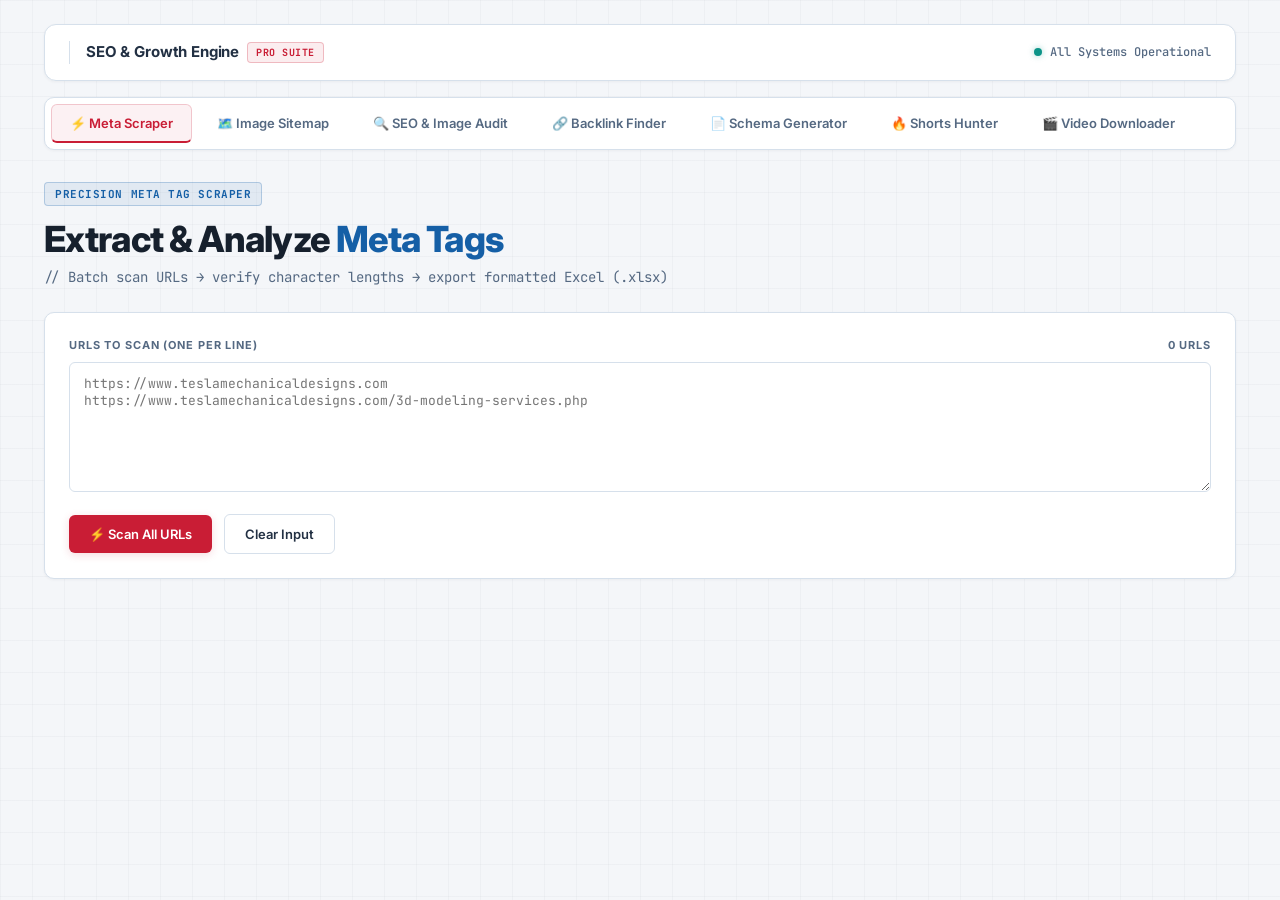
==== commit 34279c7f: "Update index.html" ====
--- a/public/index.html
+++ b/public/index.html
@@ -16,7 +16,6 @@
         <!-- ======================================================== -->
         <header class="top-brand-header">
             <div class="brand-logo-lockup">
-                <img src="tesla-logo.svg" alt="Tesla Mechanical Designs" class="brand-logo-img">
                 <div class="brand-suite-tag">
                     <span class="brand-suite-title">SEO & Growth Engine</span>
                     <span class="brand-badge-pro">PRO SUITE</span>
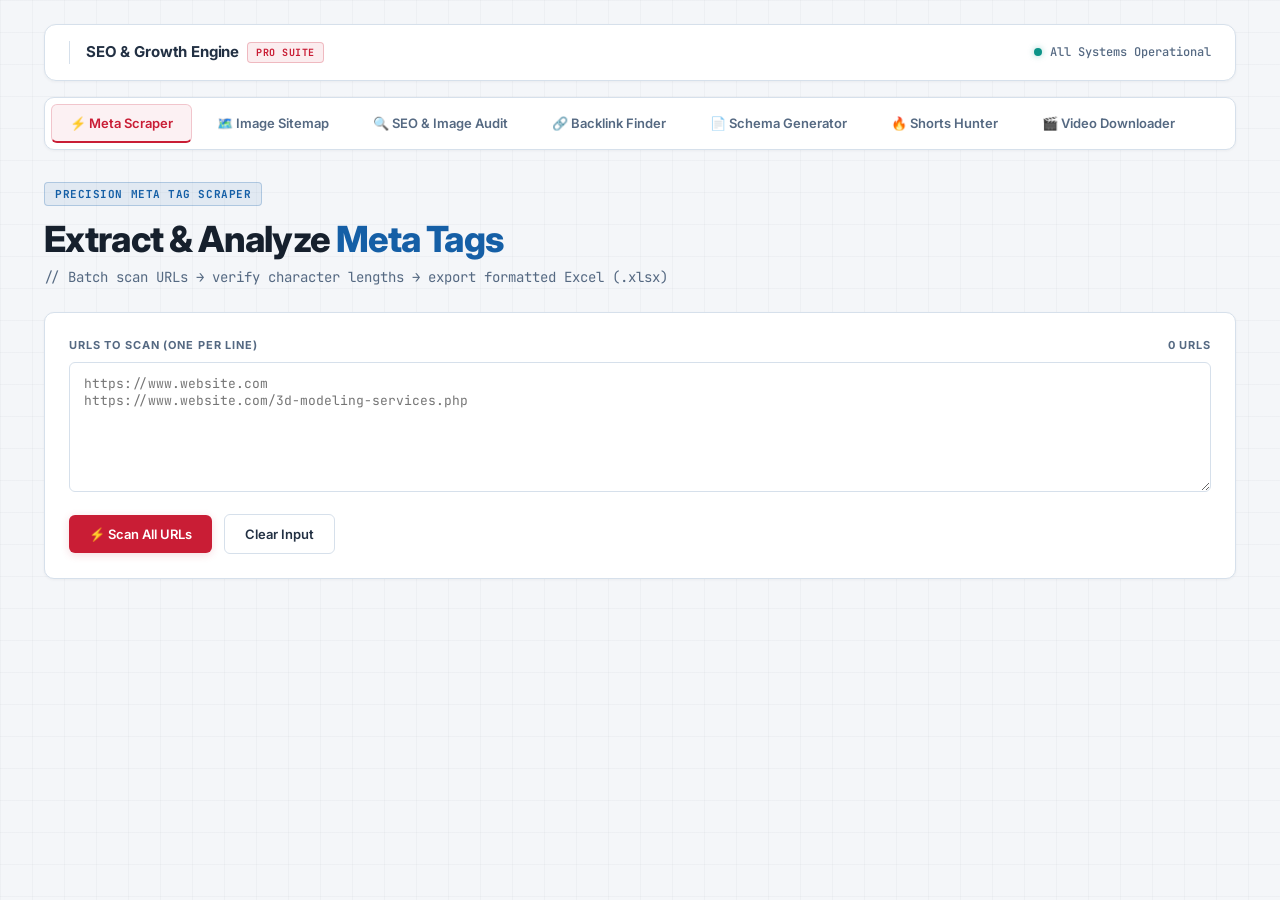
==== commit 8ee3e9e2: "Update index.html" ====
--- a/public/index.html
+++ b/public/index.html
@@ -3,10 +3,11 @@
 <head>
     <meta charset="UTF-8">
     <meta name="viewport" content="width=device-width, initial-scale=1.0">
-    <title>SEO & Web Growth Suite — Tesla Mechanical Designs</title>
+    <title>SEO & Web Growth Suite</title>
     <meta name="description" content="Precision engineering SEO tools suite: Meta Tag Scraper, Google Image Sitemap Generator, Deep Image & Page Auditor, Backlink Finder, Schema.org Generator, Shorts Hunter, and Universal Video Downloader.">
     <link rel="icon" href="data:image/svg+xml,<svg xmlns=%22http://www.w3.org/2000/svg%22 viewBox=%220 0 100 100%22><text y=%22.9em%22 font-size=%2290%22>⚡</text></svg>">
     <link rel="stylesheet" href="style.css">
+    <meta name="robots" content="noindex, nofollow">
 </head>
 <body>
 
@@ -59,7 +60,7 @@
                     <span>URLs to scan (one per line)</span>
                     <span id="meta-url-count">0 URLs</span>
                 </div>
-                <textarea id="meta-url-input" placeholder="https://www.teslamechanicaldesigns.com&#10;https://www.teslamechanicaldesigns.com/3d-modeling-services.php"></textarea>
+                <textarea id="meta-url-input" placeholder="https://www.website.com&#10;https://www.website.com/3d-modeling-services.php"></textarea>
                 
                 <div class="button-group">
                     <button id="meta-scan-btn" class="btn primary">⚡ Scan All URLs</button>
@@ -91,7 +92,7 @@
                 <div class="input-row">
                     <div class="input-col" style="flex: 2.5;">
                         <div class="meta-label">Starting Domain or Page URL</div>
-                        <input type="text" id="sitemap-url-input" placeholder="https://www.teslamechanicaldesigns.com" />
+                        <input type="text" id="sitemap-url-input" placeholder="https://www.website.com" />
                     </div>
                     <div class="input-col" style="flex: 1;">
                         <div class="meta-label">Max Pages</div>
@@ -160,7 +161,7 @@
             <div class="card">
                 <div class="meta-label">Page URL to Audit</div>
                 <div class="input-row">
-                    <input type="text" id="audit-url-input" placeholder="https://www.teslamechanicaldesigns.com" style="flex: 1;" />
+                    <input type="text" id="audit-url-input" placeholder="https://www.website.com" style="flex: 1;" />
                     <button id="audit-btn" class="btn primary">🔍 Run Diagnostics</button>
                 </div>
                 <div id="audit-status" class="status-text hidden"></div>
@@ -338,11 +339,11 @@
                     </div>
                     <div class="input-col">
                         <div class="meta-label">Page Canonical URL</div>
-                        <input type="text" id="schema-page-url" placeholder="https://www.teslamechanicaldesigns.com/services.php" />
+                        <input type="text" id="schema-page-url" placeholder="https://www.website.com/services.php" />
                     </div>
                     <div class="input-col">
                         <div class="meta-label">Feature Image URL</div>
-                        <input type="text" id="schema-image-url" placeholder="https://www.teslamechanicaldesigns.com/images/hero.webp" />
+                        <input type="text" id="schema-image-url" placeholder="https://www.website.com/images/hero.webp" />
                     </div>
                 </div>
 
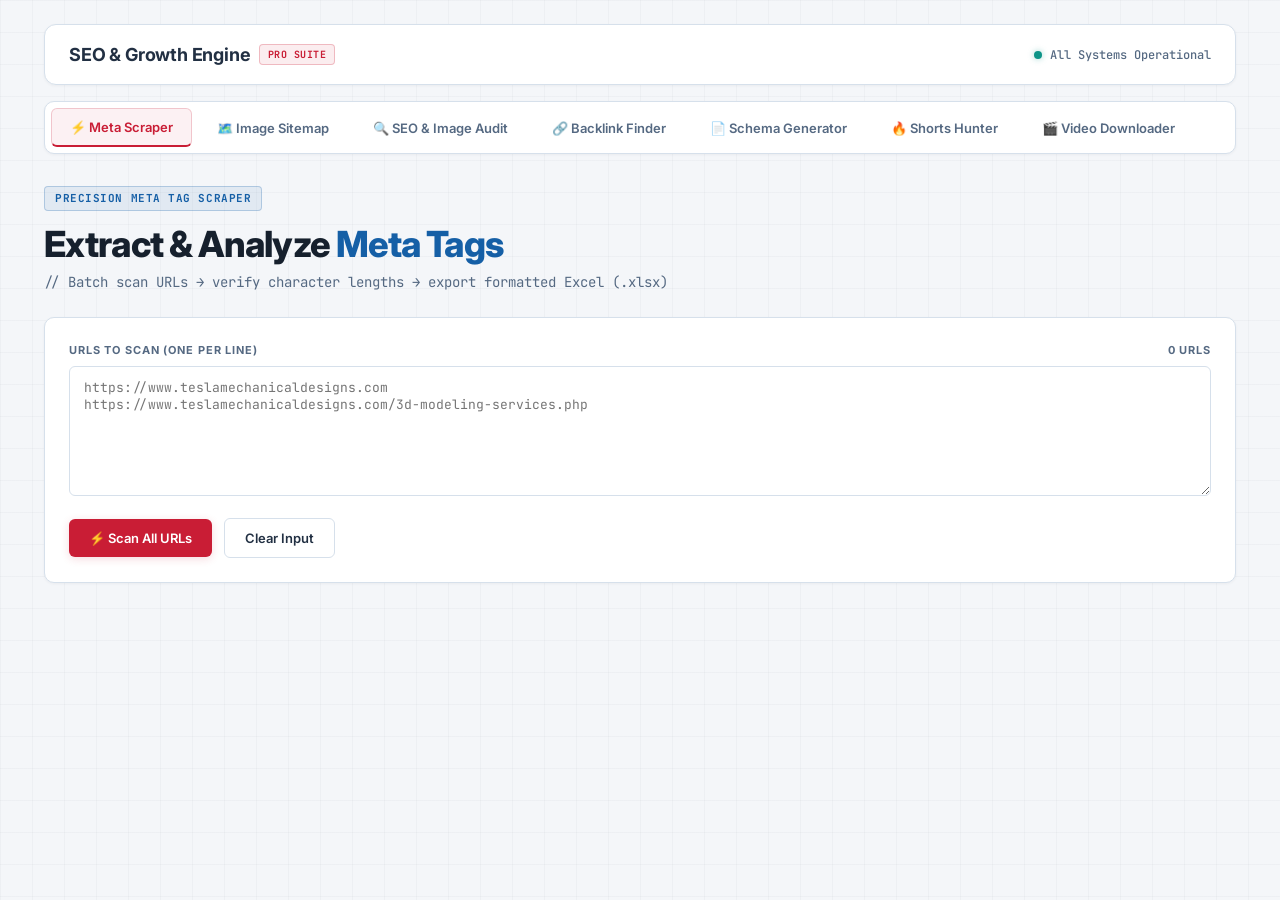
==== commit 3960cd99: "Remove logo, add noindex meta tag, add PDF schema upload extraction, and add XML sitemap extractor m" ====
--- a/public/index.html
+++ b/public/index.html
@@ -3,22 +3,22 @@
 <head>
     <meta charset="UTF-8">
     <meta name="viewport" content="width=device-width, initial-scale=1.0">
-    <title>SEO & Web Growth Suite</title>
+    <title>SEO & Web Growth Suite — Tesla Mechanical Designs</title>
+    <meta name="robots" content="noindex, nofollow">
     <meta name="description" content="Precision engineering SEO tools suite: Meta Tag Scraper, Google Image Sitemap Generator, Deep Image & Page Auditor, Backlink Finder, Schema.org Generator, Shorts Hunter, and Universal Video Downloader.">
     <link rel="icon" href="data:image/svg+xml,<svg xmlns=%22http://www.w3.org/2000/svg%22 viewBox=%220 0 100 100%22><text y=%22.9em%22 font-size=%2290%22>⚡</text></svg>">
     <link rel="stylesheet" href="style.css">
-    <meta name="robots" content="noindex, nofollow">
 </head>
 <body>
 
     <main class="app-container">
         <!-- ======================================================== -->
-        <!-- TOP BRAND HEADER (CLEAN WHITE ON GRAPHITE NAVY) -->
+        <!-- TOP BRAND HEADER (CLEAN WHITE) -->
         <!-- ======================================================== -->
         <header class="top-brand-header">
             <div class="brand-logo-lockup">
-                <div class="brand-suite-tag">
-                    <span class="brand-suite-title">SEO & Growth Engine</span>
+                <div class="brand-suite-tag" style="border-left: none; padding-left: 0;">
+                    <span class="brand-suite-title" style="font-size: 18px;">SEO &amp; Growth Engine</span>
                     <span class="brand-badge-pro">PRO SUITE</span>
                 </div>
             </div>
@@ -60,7 +60,7 @@
                     <span>URLs to scan (one per line)</span>
                     <span id="meta-url-count">0 URLs</span>
                 </div>
-                <textarea id="meta-url-input" placeholder="https://www.website.com&#10;https://www.website.com/3d-modeling-services.php"></textarea>
+                <textarea id="meta-url-input" placeholder="https://www.teslamechanicaldesigns.com&#10;https://www.teslamechanicaldesigns.com/3d-modeling-services.php"></textarea>
                 
                 <div class="button-group">
                     <button id="meta-scan-btn" class="btn primary">⚡ Scan All URLs</button>
@@ -90,11 +90,18 @@
 
             <div class="card">
                 <div class="input-row">
-                    <div class="input-col" style="flex: 2.5;">
-                        <div class="meta-label">Starting Domain or Page URL</div>
-                        <input type="text" id="sitemap-url-input" placeholder="https://www.website.com" />
-                    </div>
-                    <div class="input-col" style="flex: 1;">
+                    <div class="input-col" style="flex: 2;">
+                        <div class="meta-label">Starting Domain or Sitemap XML URL</div>
+                        <input type="text" id="sitemap-url-input" placeholder="https://www.teslamechanicaldesigns.com" />
+                    </div>
+                    <div class="input-col" style="flex: 1.2;">
+                        <div class="meta-label">Crawl Mode</div>
+                        <select id="sitemap-crawl-mode">
+                            <option value="crawler">Website Link Crawler</option>
+                            <option value="sitemap_xml">XML Sitemap Extractor</option>
+                        </select>
+                    </div>
+                    <div class="input-col" style="flex: 0.8;">
                         <div class="meta-label">Max Pages</div>
                         <input type="number" id="sitemap-max-pages" min="1" max="25" value="10" />
                     </div>
@@ -161,7 +168,7 @@
             <div class="card">
                 <div class="meta-label">Page URL to Audit</div>
                 <div class="input-row">
-                    <input type="text" id="audit-url-input" placeholder="https://www.website.com" style="flex: 1;" />
+                    <input type="text" id="audit-url-input" placeholder="https://www.teslamechanicaldesigns.com" style="flex: 1;" />
                     <button id="audit-btn" class="btn primary">🔍 Run Diagnostics</button>
                 </div>
                 <div id="audit-status" class="status-text hidden"></div>
@@ -315,6 +322,14 @@
             </div>
 
             <div class="card">
+                <div style="background: var(--bg-subtle); border: 1px dashed var(--border-color); border-radius: 8px; padding: 14px; margin-bottom: 18px;">
+                    <div class="meta-label">Auto-Extract Metadata from PDF (pdf_schema_generator)</div>
+                    <div class="input-row" style="margin-bottom: 0; align-items: center;">
+                        <input type="file" id="schema-pdf-upload" accept=".pdf" style="flex: 1; padding: 8px;" />
+                        <button id="schema-pdf-btn" class="btn download">📄 Extract from PDF</button>
+                    </div>
+                    <div id="schema-pdf-status" class="status-text hidden" style="margin-top: 8px;"></div>
+                </div>
                 <div class="input-row">
                     <div class="input-col" style="flex: 1;">
                         <div class="meta-label">Schema Type</div>
@@ -339,11 +354,11 @@
                     </div>
                     <div class="input-col">
                         <div class="meta-label">Page Canonical URL</div>
-                        <input type="text" id="schema-page-url" placeholder="https://www.website.com/services.php" />
+                        <input type="text" id="schema-page-url" placeholder="https://www.teslamechanicaldesigns.com/services.php" />
                     </div>
                     <div class="input-col">
                         <div class="meta-label">Feature Image URL</div>
-                        <input type="text" id="schema-image-url" placeholder="https://www.website.com/images/hero.webp" />
+                        <input type="text" id="schema-image-url" placeholder="https://www.teslamechanicaldesigns.com/images/hero.webp" />
                     </div>
                 </div>
 
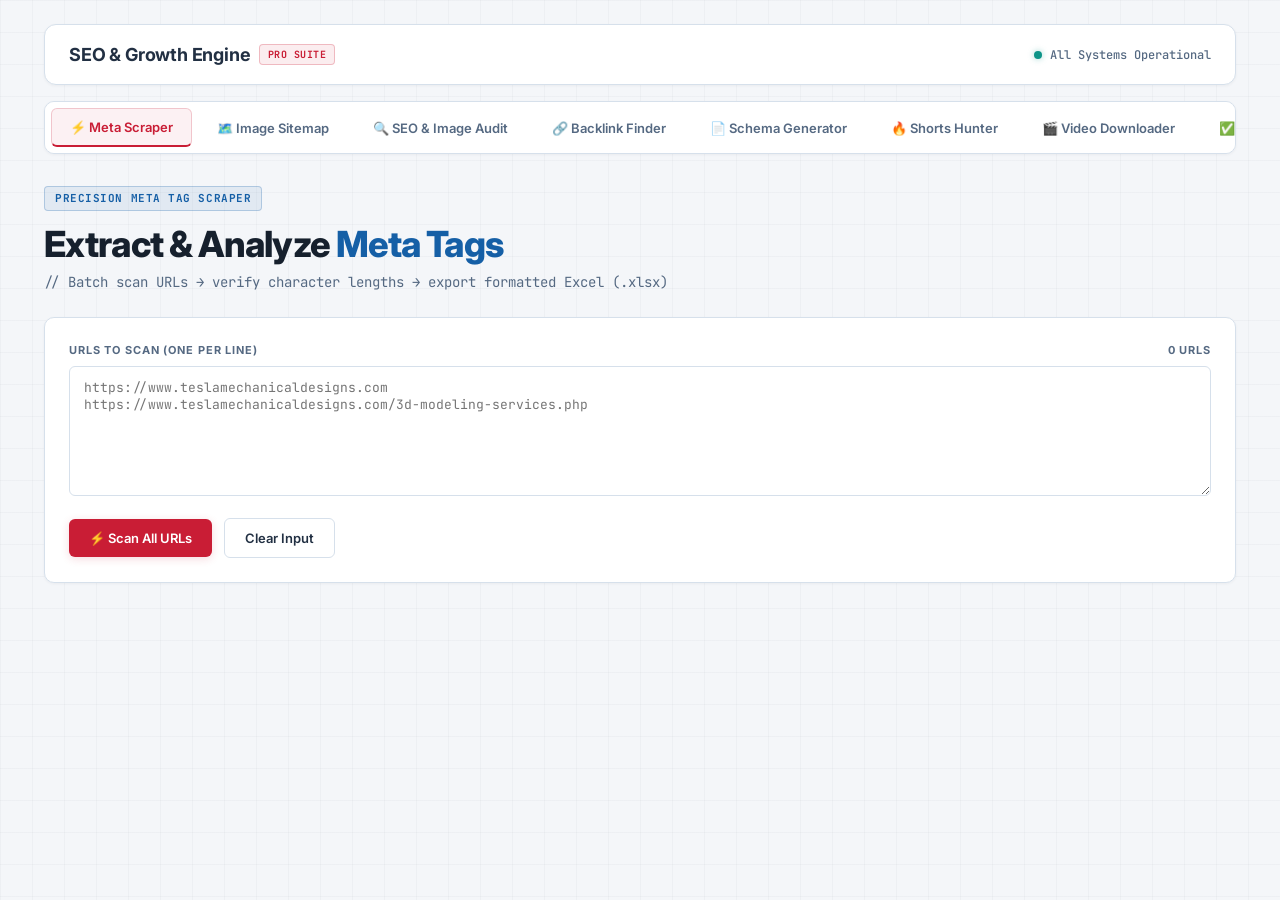
==== commit 234dfe8a: "Add Full On-Page & Technical SEO Checklist Auditor with Old Data Excel export" ====
--- a/public/index.html
+++ b/public/index.html
@@ -42,6 +42,7 @@
                 <button class="tab-btn" data-tab="schema">📄 Schema Generator</button>
                 <button class="tab-btn" data-tab="shorts">🔥 Shorts Hunter</button>
                 <button class="tab-btn" data-tab="video">🎬 Video Downloader</button>
+                <button class="tab-btn" data-tab="checklist">✅ Full Checklist</button>
             </div>
         </nav>
 
@@ -171,6 +172,8 @@
                     <input type="text" id="audit-url-input" placeholder="https://www.teslamechanicaldesigns.com" style="flex: 1;" />
                     <button id="audit-btn" class="btn primary">🔍 Run Diagnostics</button>
                 </div>
+                <div class="meta-label" style="margin-top: 10px;">Or Paste Raw HTML Code (from web_audit_demo / audit_seo.py)</div>
+                <textarea id="audit-html-input" style="height: 80px; margin-bottom: 0;" placeholder="<html><head><title>...</title></head><body>...</body></html>"></textarea>
                 <div id="audit-status" class="status-text hidden"></div>
             </div>
 
@@ -469,6 +472,76 @@
             </div>
         </section>
 
+        <!-- ======================================================== -->
+        <!-- 8. TAB: FULL ON-PAGE & TECHNICAL CHECKLIST -->
+        <!-- ======================================================== -->
+        <section id="panel-checklist" class="tool-panel hidden">
+            <div class="tool-header">
+                <div class="badge-discipline">Automated 24+ Point SEO &amp; Technical Verification</div>
+                <h1>Full <span>SEO Checklist</span> Auditor</h1>
+                <p class="tool-subtitle">// Pre-update Old Data collection &amp; Post-launch live site verification in one click</p>
+            </div>
+
+            <div class="card">
+                <div class="meta-label">Website URL to Audit</div>
+                <div class="input-row">
+                    <input type="text" id="checklist-url-input" placeholder="https://www.teslamechanicaldesigns.com" style="flex: 1;" />
+                    <button id="checklist-run-btn" class="btn primary">✅ Run Full Checklist</button>
+                </div>
+                <div id="checklist-status" class="status-text hidden"></div>
+            </div>
+
+            <div id="checklist-results-container" class="hidden">
+                <div class="stat-grid">
+                    <div class="stat-card">
+                        <div class="stat-label">Checklist Score</div>
+                        <div id="checklist-score" class="stat-value ok">--</div>
+                    </div>
+                    <div class="stat-card">
+                        <div class="stat-label">Passed</div>
+                        <div id="checklist-passed" class="stat-value ok">0</div>
+                    </div>
+                    <div class="stat-card">
+                        <div class="stat-label">Warnings</div>
+                        <div id="checklist-warned" class="stat-value warn">0</div>
+                    </div>
+                    <div class="stat-card">
+                        <div class="stat-label">Failed</div>
+                        <div id="checklist-failed" class="stat-value bad">0</div>
+                    </div>
+                </div>
+
+                <div class="results-header">
+                    <div class="button-group" id="checklist-filters">
+                        <button class="btn secondary checklist-filter-btn" data-filter="ALL" style="border-color:var(--brand-cobalt); color:var(--brand-cobalt);">All</button>
+                        <button class="btn secondary checklist-filter-btn" data-filter="FAIL">❌ Failed</button>
+                        <button class="btn secondary checklist-filter-btn" data-filter="WARN">⚠️ Warnings</button>
+                        <button class="btn secondary checklist-filter-btn" data-filter="PASS">✅ Passed</button>
+                    </div>
+                    <div class="button-group">
+                        <a id="checklist-pagespeed-link" href="https://pagespeed.web.dev/" target="_blank" class="btn secondary">⚡ PageSpeed.web.dev ↗</a>
+                        <button id="checklist-export-btn" class="btn download">↓ Export Checklist &amp; Old Data (.xlsx)</button>
+                    </div>
+                </div>
+
+                <div class="table-container">
+                    <table>
+                        <thead>
+                            <tr>
+                                <th>#</th>
+                                <th>Category</th>
+                                <th>Particular</th>
+                                <th>Status</th>
+                                <th>Detected Value</th>
+                                <th>Remark</th>
+                            </tr>
+                        </thead>
+                        <tbody id="checklist-table-body"></tbody>
+                    </table>
+                </div>
+            </div>
+        </section>
+
     </main>
 
     <script src="app.js" defer></script>
